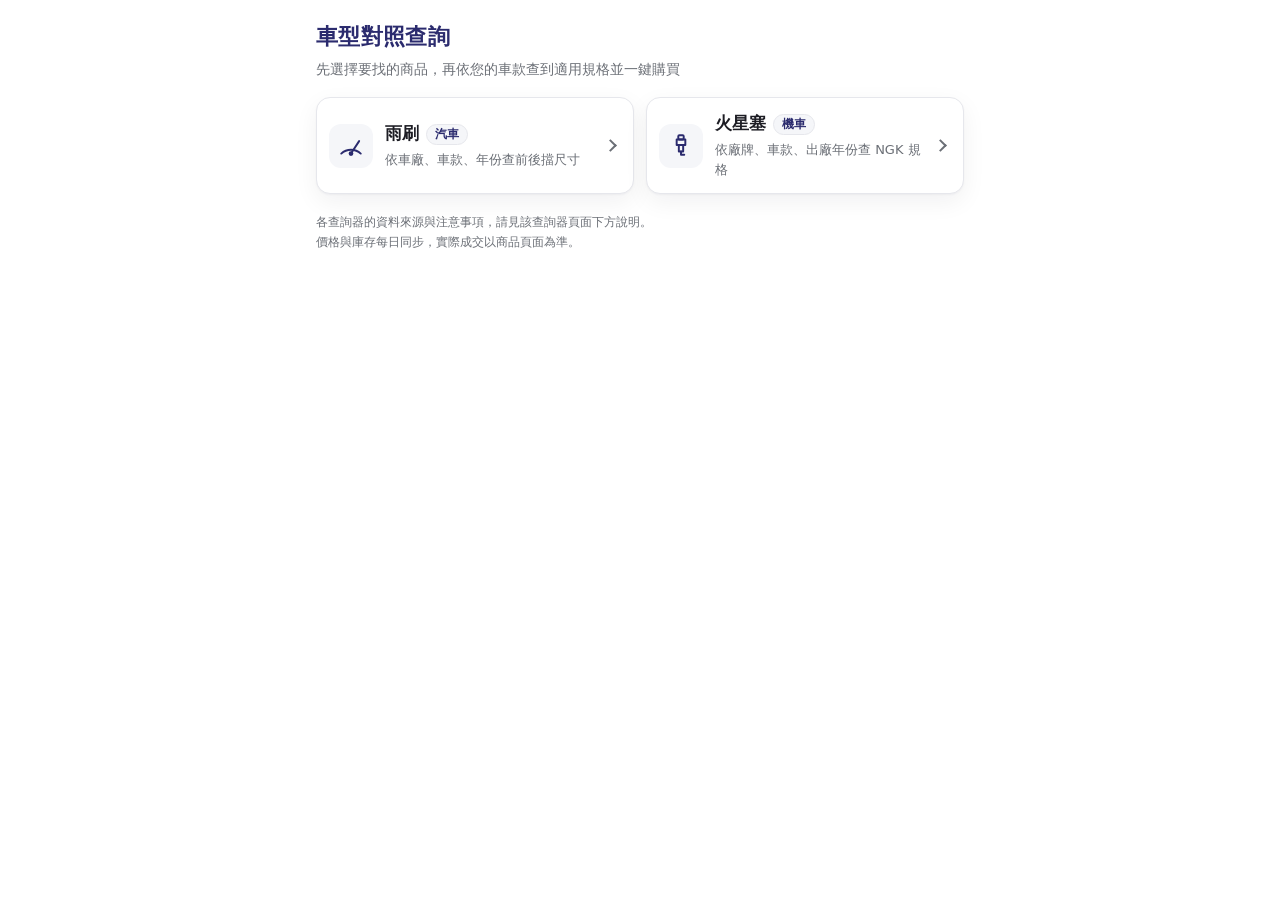
==== index.html @ 7d97379d "feat: 整合入口頁 —— 先選商品類別，再進該類查詢器 第一版接雨刷（汽車）與火星塞（機車）兩個既有查詢器，在同一個 iframe 內換頁並帶 ?from=hub。新的 Cyberbiz 嵌入碼同" ====
<!DOCTYPE html>
<html lang="zh-Hant">
<head>
<meta charset="UTF-8" />
<meta name="viewport" content="width=device-width, initial-scale=1, viewport-fit=cover" />
<title>車型對照查詢 | CarMall</title>
<meta name="description" content="先選擇要找的商品，再依您的車款查到適用規格並直接購買" />
<link rel="preconnect" href="https://www.carmall.com.tw" />
<link rel="stylesheet" href="styles.css" />
</head>
<body>
<div class="hub" id="hub">
  <header class="hub-head">
    <h1 class="hub-title">車型對照查詢</h1>
    <p class="hub-sub">先選擇要找的商品，再依您的車款查到適用規格並一鍵購買</p>
  </header>

  <!-- One card per live finder. Only list a category once its finder works end to end:
       every card on this page must lead somewhere a customer can finish a lookup.
       Finders are opened in this same frame with ?from=hub so they show a back link. -->
  <nav class="hub-grid" aria-label="選擇商品類別">
    <a class="hub-card" href="https://liquimolytaiwan.github.io/carmall-wiper-finder/?from=hub">
      <span class="hub-ico" aria-hidden="true">
        <svg viewBox="0 0 24 24" fill="none" stroke="currentColor" stroke-width="1.8" stroke-linecap="round" stroke-linejoin="round"><path d="M3 19a13 13 0 0 1 18 0"/><path d="M12 19 19.5 7.5"/><circle cx="12" cy="19" r="1.3"/></svg>
      </span>
      <span class="hub-text">
        <span class="hub-name">雨刷 <em class="hub-tag">汽車</em></span>
        <span class="hub-desc">依車廠、車款、年份查前後擋尺寸</span>
      </span>
      <span class="hub-go" aria-hidden="true"></span>
    </a>

    <a class="hub-card" href="https://liquimolytaiwan.github.io/carmall-ngk-finder/?from=hub">
      <span class="hub-ico" aria-hidden="true">
        <svg viewBox="0 0 24 24" fill="none" stroke="currentColor" stroke-width="1.8" stroke-linecap="round" stroke-linejoin="round"><rect x="9.5" y="2" width="5" height="4" rx="1"/><path d="M8 6h8v5H8z"/><path d="M10 11h4v6h-4z"/><path d="M12 17v3h3"/></svg>
      </span>
      <span class="hub-text">
        <span class="hub-name">火星塞 <em class="hub-tag">機車</em></span>
        <span class="hub-desc">依廠牌、車款、出廠年份查 NGK 規格</span>
      </span>
      <span class="hub-go" aria-hidden="true"></span>
    </a>
  </nav>

  <p class="hub-foot">
    各查詢器的資料來源與注意事項，請見該查詢器頁面下方說明。<br>
    價格與庫存每日同步，實際成交以商品頁面為準。
  </p>
</div>

<script src="hub.js"></script>
</body>
</html>
---- styles.css ----
/* Palette, type scale and container width match carmall-wiper-finder / carmall-ngk-finder
   so moving between the hub and a finder inside the same frame feels like one page. */
:root{
  --navy:#2b2b6e;
  --navy-d:#20204f;
  --ink:#1d1d24;
  --muted:#6b6f76;
  --line:#e6e7ec;
  --bg:#ffffff;
  --soft:#f5f6f9;
  --radius:14px;
  --shadow:0 1px 2px rgba(20,20,40,.04),0 8px 24px rgba(20,20,40,.06);
}
*{box-sizing:border-box}
html,body{margin:0;padding:0}
body{
  font-family:"Noto Sans TC","PingFang TC","Microsoft JhengHei",system-ui,-apple-system,"Segoe UI",Roboto,sans-serif;
  color:var(--ink);
  background:transparent;
  -webkit-font-smoothing:antialiased;
  line-height:1.5;
}
.hub{max-width:680px;margin:0 auto;padding:20px 16px 26px}
.hub-head{margin-bottom:18px}
.hub-title{font-size:22px;font-weight:800;margin:0;letter-spacing:.3px;color:var(--navy)}
.hub-sub{margin:6px 0 0;color:var(--muted);font-size:13.5px}

.hub-grid{display:grid;grid-template-columns:1fr 1fr;gap:12px}
@media (max-width:520px){.hub-grid{grid-template-columns:1fr}}

.hub-card{
  display:flex;align-items:center;gap:12px;
  padding:14px 14px 14px 12px;min-height:76px;
  background:var(--bg);border:1.5px solid var(--line);border-radius:var(--radius);
  color:inherit;text-decoration:none;box-shadow:var(--shadow);
  transition:border-color .15s,transform .15s;
  -webkit-tap-highlight-color:transparent;
}
.hub-card:hover,.hub-card:focus-visible{border-color:var(--navy);outline:none}
.hub-card:active{transform:scale(.99)}
.hub-ico{
  flex:0 0 auto;width:44px;height:44px;border-radius:12px;
  display:inline-flex;align-items:center;justify-content:center;
  background:var(--soft);color:var(--navy);
}
.hub-ico svg{width:26px;height:26px}
.hub-text{flex:1 1 auto;min-width:0;display:flex;flex-direction:column;gap:3px}
.hub-name{font-size:16.5px;font-weight:800;color:var(--ink);display:flex;align-items:center;gap:7px}
.hub-tag{
  font-style:normal;font-size:11.5px;font-weight:700;color:var(--navy);
  background:var(--soft);border:1px solid var(--line);border-radius:999px;padding:1px 8px;
}
.hub-desc{font-size:13px;color:var(--muted)}
.hub-go{
  flex:0 0 auto;width:9px;height:9px;margin-right:4px;
  border-right:2px solid var(--muted);border-top:2px solid var(--muted);transform:rotate(45deg);
}
.hub-foot{margin:18px 0 0;color:var(--muted);font-size:12px;line-height:1.7}
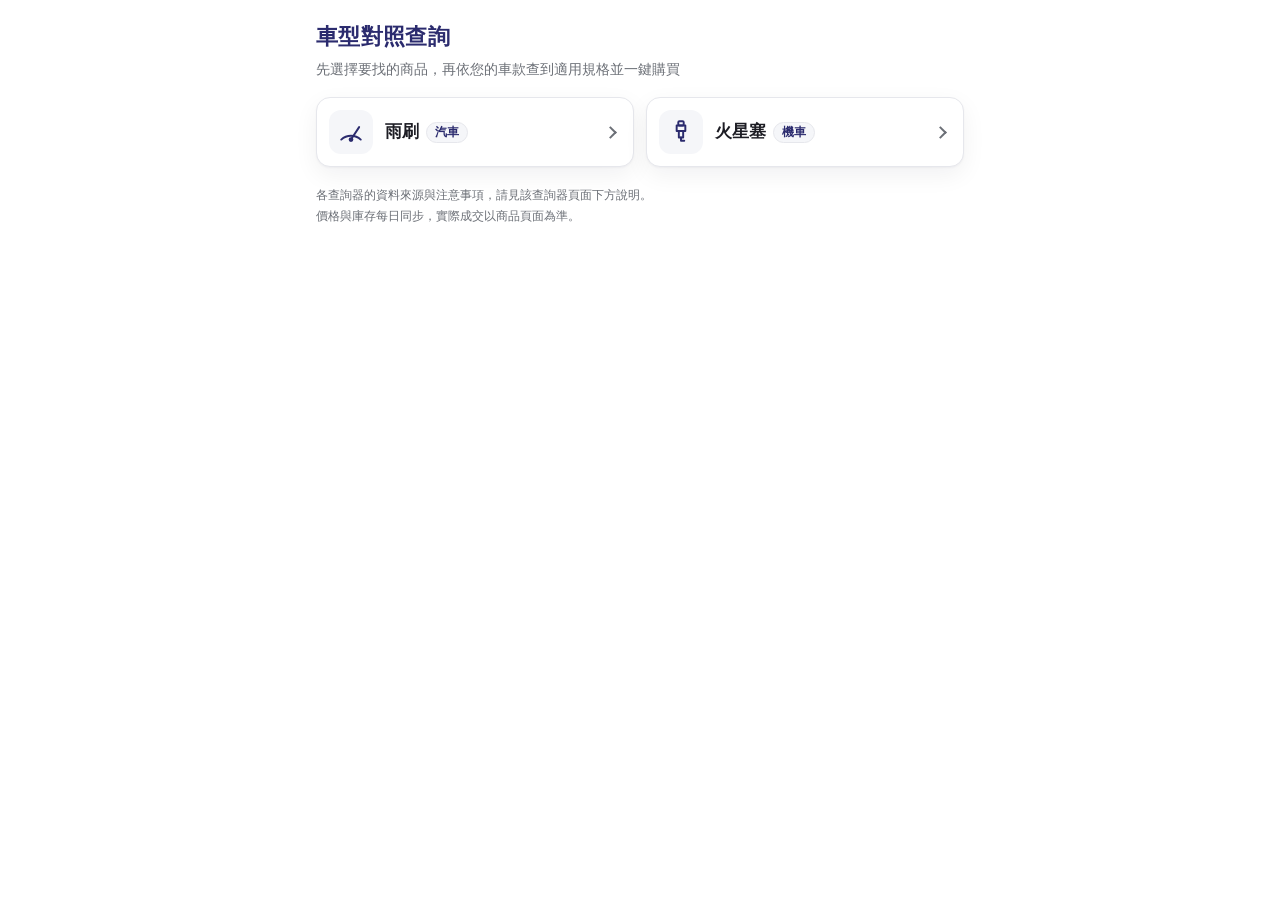
==== commit a17bf088: "style: 入口頁卡片拿掉說明文字，只留圖示、名稱與汽車／機車標籤 Jerry 指定（2026-11-10）。  Co-Authored-By: Claude Opus 5.5 <noreply@a" ====
--- a/index.html
+++ b/index.html
@@ -25,7 +25,6 @@
       </span>
       <span class="hub-text">
         <span class="hub-name">雨刷 <em class="hub-tag">汽車</em></span>
-        <span class="hub-desc">依車廠、車款、年份查前後擋尺寸</span>
       </span>
       <span class="hub-go" aria-hidden="true"></span>
     </a>
@@ -36,7 +35,6 @@
       </span>
       <span class="hub-text">
         <span class="hub-name">火星塞 <em class="hub-tag">機車</em></span>
-        <span class="hub-desc">依廠牌、車款、出廠年份查 NGK 規格</span>
       </span>
       <span class="hub-go" aria-hidden="true"></span>
     </a>
--- a/styles.css
+++ b/styles.css
@@ -30,7 +30,7 @@
 
 .hub-card{
   display:flex;align-items:center;gap:12px;
-  padding:14px 14px 14px 12px;min-height:76px;
+  padding:12px 14px 12px 12px;min-height:68px;
   background:var(--bg);border:1.5px solid var(--line);border-radius:var(--radius);
   color:inherit;text-decoration:none;box-shadow:var(--shadow);
   transition:border-color .15s,transform .15s;
@@ -50,7 +50,6 @@
   font-style:normal;font-size:11.5px;font-weight:700;color:var(--navy);
   background:var(--soft);border:1px solid var(--line);border-radius:999px;padding:1px 8px;
 }
-.hub-desc{font-size:13px;color:var(--muted)}
 .hub-go{
   flex:0 0 auto;width:9px;height:9px;margin-right:4px;
   border-right:2px solid var(--muted);border-top:2px solid var(--muted);transform:rotate(45deg);
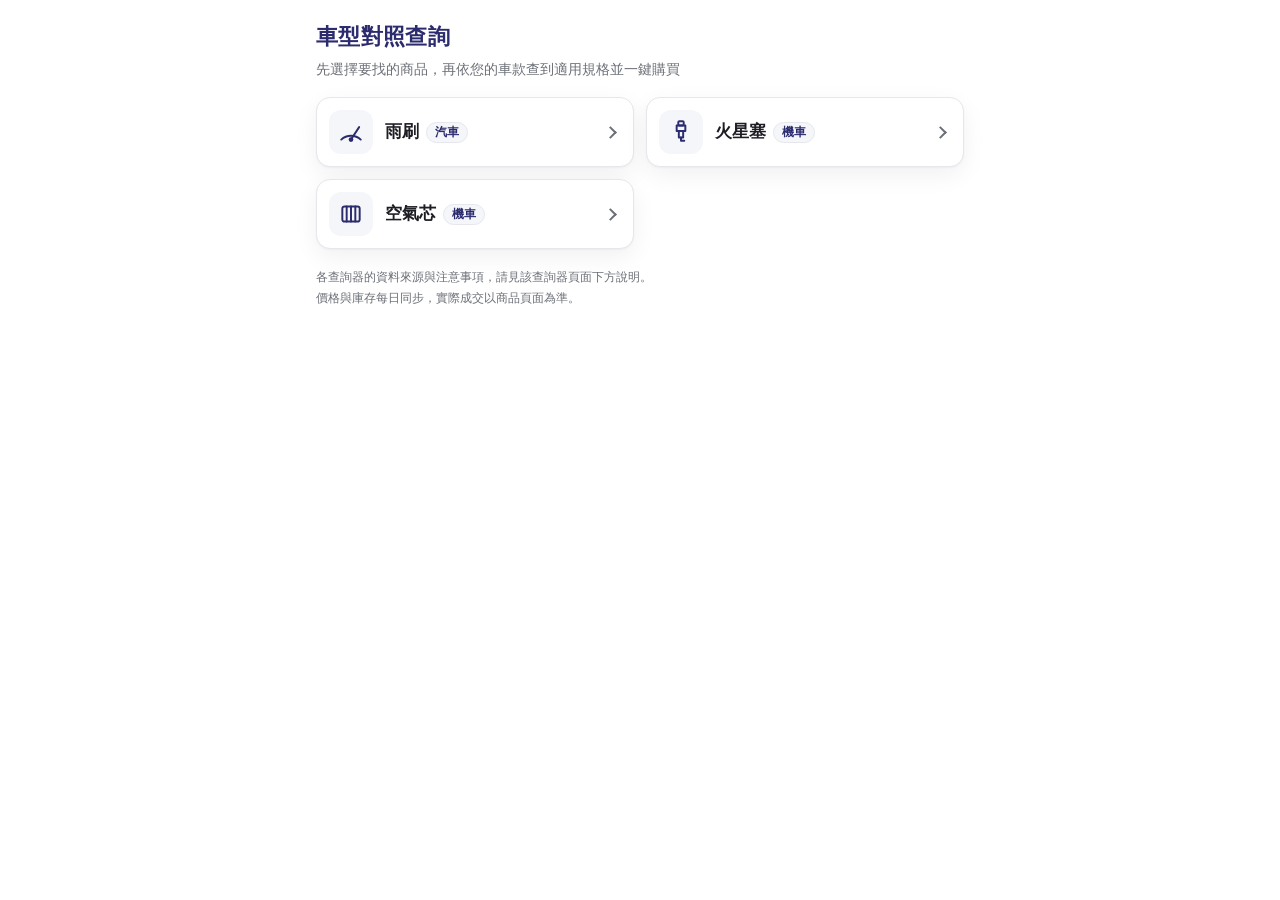
==== commit 42c4d8b1: "feat: Champion 空氣芯查詢器＋三個新查詢器共用的底子 - 資料來源是 CarMall 商品頁內文的車種對照表（品牌／車款／年份，有 rowspan），   每天 06:00、12:00 " ====
--- a/index.html
+++ b/index.html
@@ -38,6 +38,16 @@
       </span>
       <span class="hub-go" aria-hidden="true"></span>
     </a>
+
+    <a class="hub-card" href="filters/?from=hub">
+      <span class="hub-ico" aria-hidden="true">
+        <svg viewBox="0 0 24 24" fill="none" stroke="currentColor" stroke-width="1.8" stroke-linecap="round" stroke-linejoin="round"><rect x="4" y="5" width="16" height="14" rx="2"/><path d="M8 5v14M12 5v14M16 5v14"/></svg>
+      </span>
+      <span class="hub-text">
+        <span class="hub-name">空氣芯 <em class="hub-tag">機車</em></span>
+      </span>
+      <span class="hub-go" aria-hidden="true"></span>
+    </a>
   </nav>
 
   <p class="hub-foot">
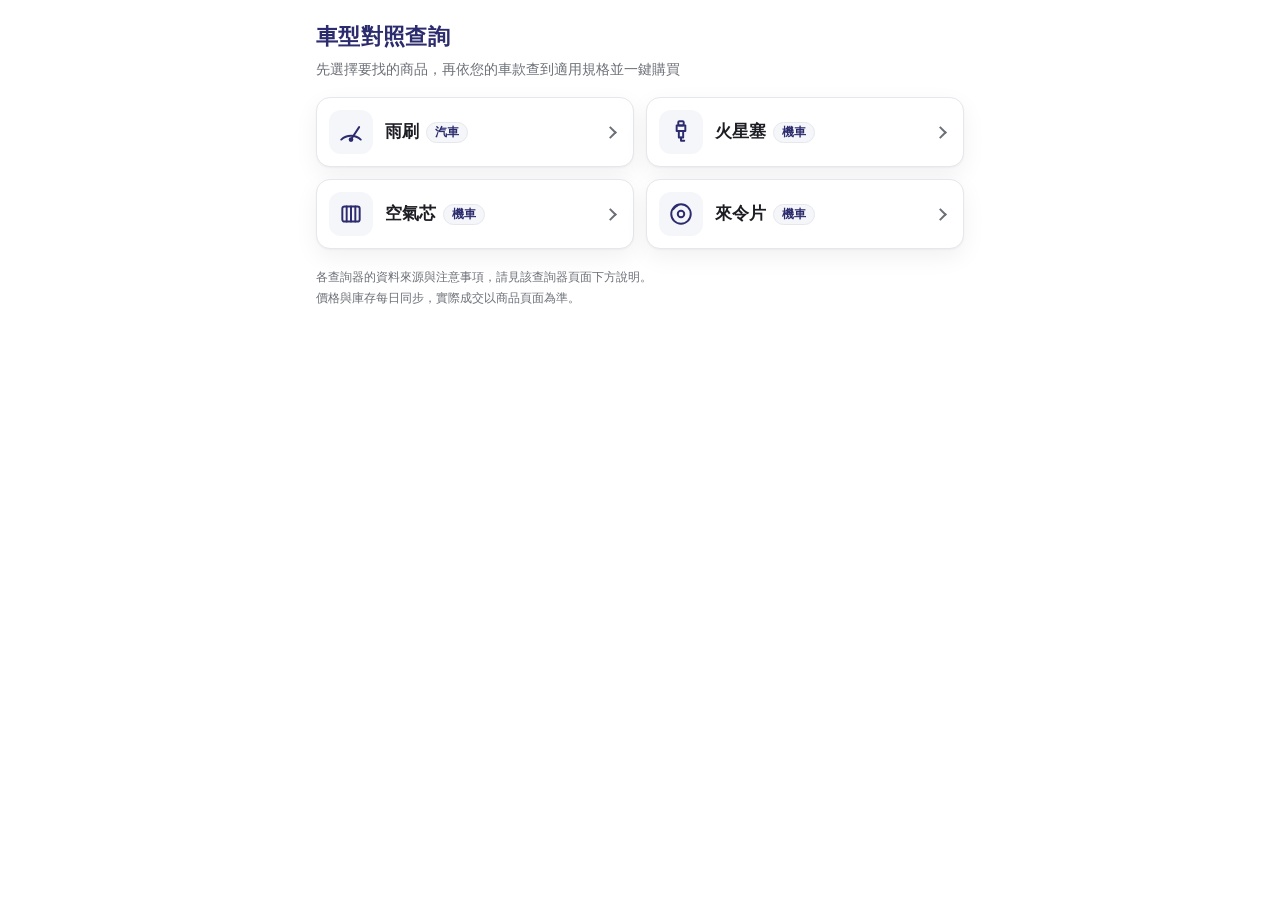
==== commit 98ddf1d5: "feat: NISSIN 來令片查詢器；空氣芯與來令片改用共用的建置引擎與畫面 - tools/finder_build.py：抓取、發布／拒絕規則、表格壞掉時沿用上一版，兩個查詢器   走同一套，不" ====
--- a/index.html
+++ b/index.html
@@ -48,6 +48,16 @@
       </span>
       <span class="hub-go" aria-hidden="true"></span>
     </a>
+
+    <a class="hub-card" href="pads/?from=hub">
+      <span class="hub-ico" aria-hidden="true">
+        <svg viewBox="0 0 24 24" fill="none" stroke="currentColor" stroke-width="1.8" stroke-linecap="round" stroke-linejoin="round"><circle cx="12" cy="12" r="9"/><circle cx="12" cy="12" r="3"/><path d="M5 7.5a8 8 0 0 1 4-3.6"/></svg>
+      </span>
+      <span class="hub-text">
+        <span class="hub-name">來令片 <em class="hub-tag">機車</em></span>
+      </span>
+      <span class="hub-go" aria-hidden="true"></span>
+    </a>
   </nav>
 
   <p class="hub-foot">
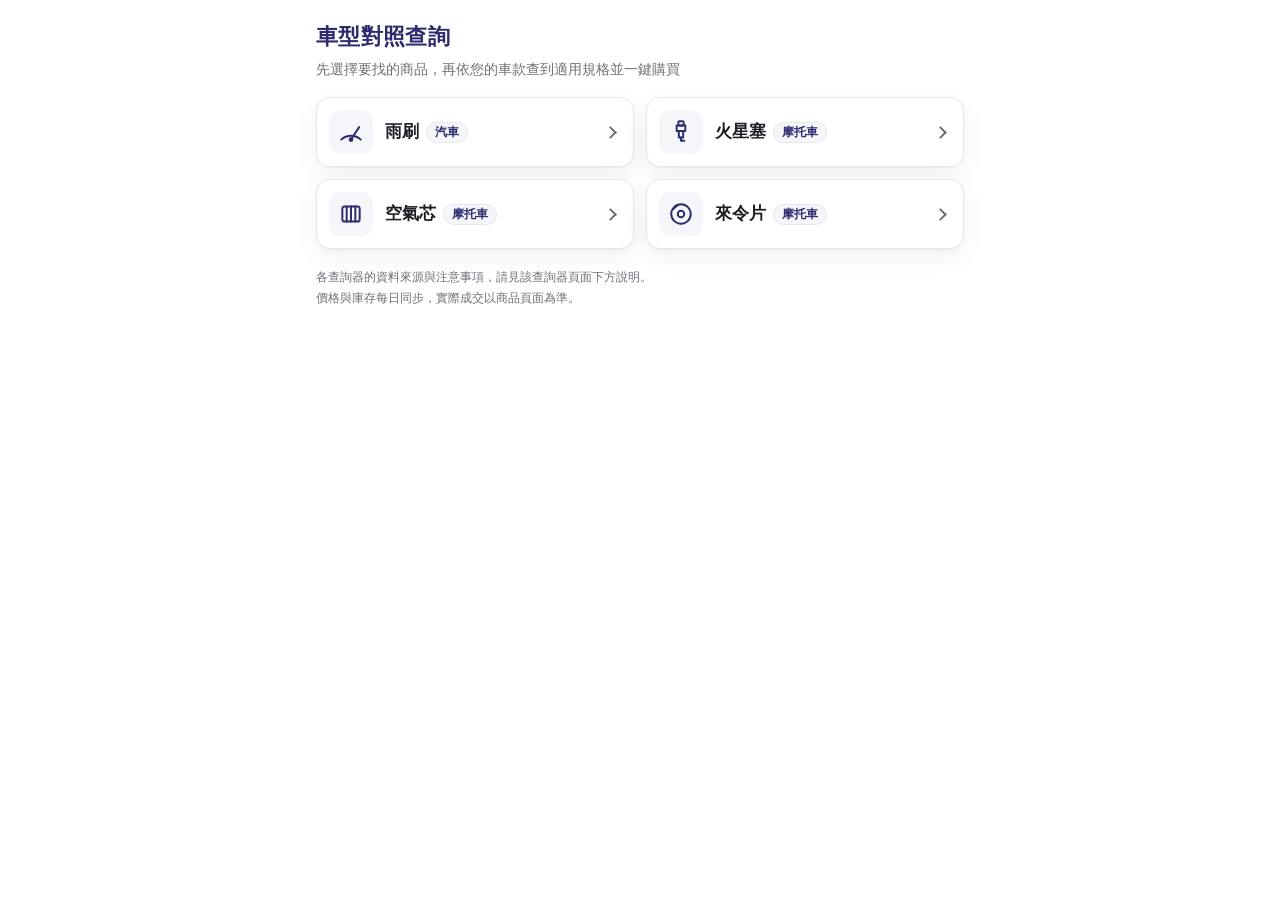
==== commit 410329fc: "copy: 「機車」統一改成「摩托車」（Jerry 指定） Co-Authored-By: Claude Opus 5.5 <noreply@anthropic.com>" ====
--- a/index.html
+++ b/index.html
@@ -34,7 +34,7 @@
         <svg viewBox="0 0 24 24" fill="none" stroke="currentColor" stroke-width="1.8" stroke-linecap="round" stroke-linejoin="round"><rect x="9.5" y="2" width="5" height="4" rx="1"/><path d="M8 6h8v5H8z"/><path d="M10 11h4v6h-4z"/><path d="M12 17v3h3"/></svg>
       </span>
       <span class="hub-text">
-        <span class="hub-name">火星塞 <em class="hub-tag">機車</em></span>
+        <span class="hub-name">火星塞 <em class="hub-tag">摩托車</em></span>
       </span>
       <span class="hub-go" aria-hidden="true"></span>
     </a>
@@ -44,7 +44,7 @@
         <svg viewBox="0 0 24 24" fill="none" stroke="currentColor" stroke-width="1.8" stroke-linecap="round" stroke-linejoin="round"><rect x="4" y="5" width="16" height="14" rx="2"/><path d="M8 5v14M12 5v14M16 5v14"/></svg>
       </span>
       <span class="hub-text">
-        <span class="hub-name">空氣芯 <em class="hub-tag">機車</em></span>
+        <span class="hub-name">空氣芯 <em class="hub-tag">摩托車</em></span>
       </span>
       <span class="hub-go" aria-hidden="true"></span>
     </a>
@@ -54,7 +54,7 @@
         <svg viewBox="0 0 24 24" fill="none" stroke="currentColor" stroke-width="1.8" stroke-linecap="round" stroke-linejoin="round"><circle cx="12" cy="12" r="9"/><circle cx="12" cy="12" r="3"/><path d="M5 7.5a8 8 0 0 1 4-3.6"/></svg>
       </span>
       <span class="hub-text">
-        <span class="hub-name">來令片 <em class="hub-tag">機車</em></span>
+        <span class="hub-name">來令片 <em class="hub-tag">摩托車</em></span>
       </span>
       <span class="hub-go" aria-hidden="true"></span>
     </a>
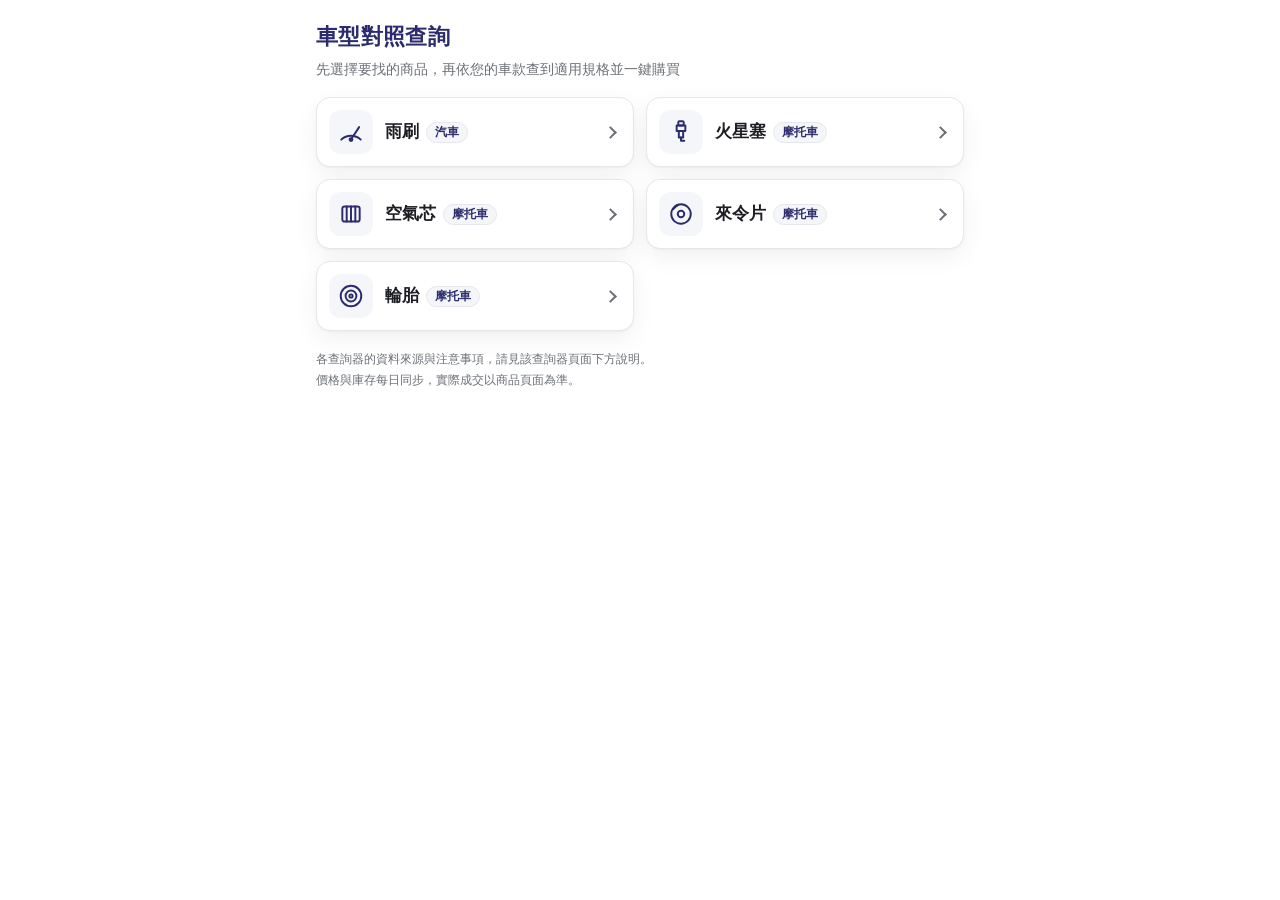
==== commit 76d564d7: "feat: ARISUN 輪胎查詢器（選車 → 原廠前後輪尺寸 → 這個尺寸有哪幾款胎） Tyres are sold by size and ARISUN's size variants carry" ====
--- a/index.html
+++ b/index.html
@@ -58,6 +58,15 @@
       </span>
       <span class="hub-go" aria-hidden="true"></span>
     </a>
+    <a class="hub-card" href="tires/?from=hub">
+      <span class="hub-ico" aria-hidden="true">
+        <svg viewBox="0 0 24 24" fill="none" stroke="currentColor" stroke-width="1.8" stroke-linecap="round" stroke-linejoin="round"><circle cx="12" cy="12" r="9.5"/><circle cx="12" cy="12" r="5"/><circle cx="12" cy="12" r="1.5"/></svg>
+      </span>
+      <span class="hub-text">
+        <span class="hub-name">輪胎 <em class="hub-tag">摩托車</em></span>
+      </span>
+      <span class="hub-go" aria-hidden="true"></span>
+    </a>
   </nav>
 
   <p class="hub-foot">
